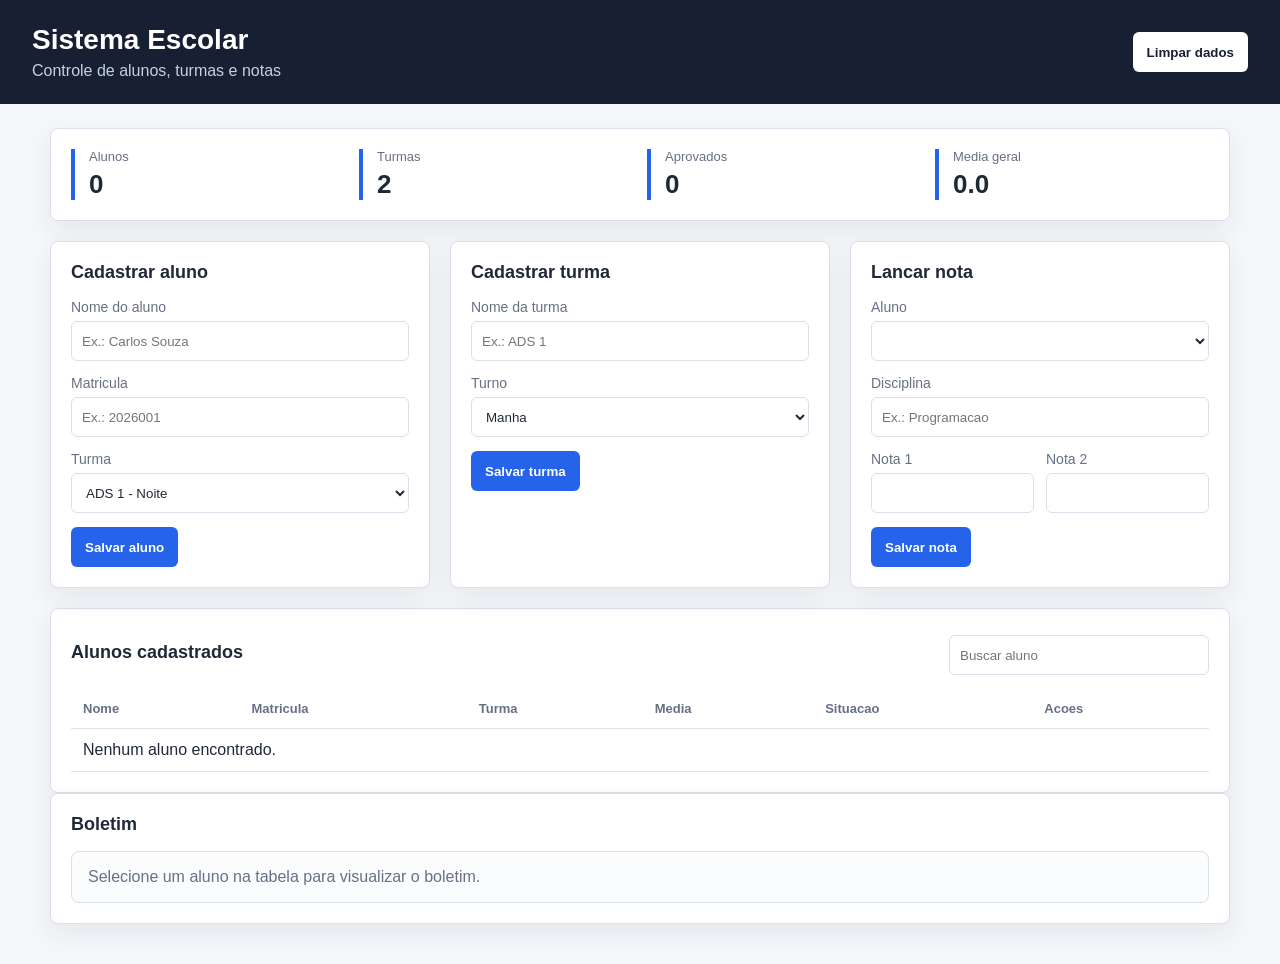
==== index.html @ 8c693039 "Cria sistema escolar" ====
<!DOCTYPE html>
<html lang="pt-BR">
<head>
    <meta charset="UTF-8">
    <meta name="viewport" content="width=device-width, initial-scale=1.0">
    <title>Sistema Escolar</title>
    <link rel="stylesheet" href="styles.css">
</head>
<body>
    <header class="topo">
        <div>
            <h1>Sistema Escolar</h1>
            <p>Controle de alunos, turmas e notas</p>
        </div>
        <button id="limparDados" class="botao-secundario" type="button">Limpar dados</button>
    </header>

    <main class="layout">
        <section class="painel resumo">
            <div>
                <span class="rotulo">Alunos</span>
                <strong id="totalAlunos">0</strong>
            </div>
            <div>
                <span class="rotulo">Turmas</span>
                <strong id="totalTurmas">0</strong>
            </div>
            <div>
                <span class="rotulo">Aprovados</span>
                <strong id="totalAprovados">0</strong>
            </div>
            <div>
                <span class="rotulo">Media geral</span>
                <strong id="mediaGeral">0.0</strong>
            </div>
        </section>

        <section class="grade">
            <form id="formAluno" class="painel">
                <h2>Cadastrar aluno</h2>
                <label>
                    Nome do aluno
                    <input id="nomeAluno" type="text" placeholder="Ex.: Carlos Souza" required>
                </label>
                <label>
                    Matricula
                    <input id="matriculaAluno" type="text" placeholder="Ex.: 2026001" required>
                </label>
                <label>
                    Turma
                    <select id="turmaAluno" required></select>
                </label>
                <button type="submit">Salvar aluno</button>
            </form>

            <form id="formTurma" class="painel">
                <h2>Cadastrar turma</h2>
                <label>
                    Nome da turma
                    <input id="nomeTurma" type="text" placeholder="Ex.: ADS 1" required>
                </label>
                <label>
                    Turno
                    <select id="turnoTurma" required>
                        <option value="Manha">Manha</option>
                        <option value="Tarde">Tarde</option>
                        <option value="Noite">Noite</option>
                    </select>
                </label>
                <button type="submit">Salvar turma</button>
            </form>

            <form id="formNota" class="painel">
                <h2>Lancar nota</h2>
                <label>
                    Aluno
                    <select id="alunoNota" required></select>
                </label>
                <label>
                    Disciplina
                    <input id="disciplinaNota" type="text" placeholder="Ex.: Programacao" required>
                </label>
                <div class="duas-colunas">
                    <label>
                        Nota 1
                        <input id="nota1" type="number" min="0" max="10" step="0.1" required>
                    </label>
                    <label>
                        Nota 2
                        <input id="nota2" type="number" min="0" max="10" step="0.1" required>
                    </label>
                </div>
                <button type="submit">Salvar nota</button>
            </form>
        </section>

        <section class="painel">
            <div class="cabecalho-lista">
                <h2>Alunos cadastrados</h2>
                <input id="buscaAluno" type="search" placeholder="Buscar aluno">
            </div>
            <div class="tabela-container">
                <table>
                    <thead>
                        <tr>
                            <th>Nome</th>
                            <th>Matricula</th>
                            <th>Turma</th>
                            <th>Media</th>
                            <th>Situacao</th>
                            <th>Acoes</th>
                        </tr>
                    </thead>
                    <tbody id="listaAlunos"></tbody>
                </table>
            </div>
        </section>

        <section class="painel">
            <h2>Boletim</h2>
            <div id="boletim" class="boletim vazio">Selecione um aluno na tabela para visualizar o boletim.</div>
        </section>
    </main>

    <script src="app.js"></script>
</body>
</html>
---- styles.css ----
:root {
    --fundo: #f5f7fb;
    --painel: #ffffff;
    --texto: #202938;
    --muted: #667085;
    --linha: #d9e0ea;
    --azul: #2563eb;
    --verde: #17803d;
    --vermelho: #c92a2a;
    --sombra: 0 10px 28px rgba(32, 41, 56, 0.08);
}

* {
    box-sizing: border-box;
}

body {
    margin: 0;
    font-family: Arial, Helvetica, sans-serif;
    background: var(--fundo);
    color: var(--texto);
}

.topo {
    display: flex;
    align-items: center;
    justify-content: space-between;
    gap: 20px;
    padding: 24px 32px;
    background: #172033;
    color: #ffffff;
}

.topo h1 {
    margin: 0;
    font-size: 28px;
}

.topo p {
    margin: 6px 0 0;
    color: #c6d0e1;
}

.layout {
    width: min(1180px, calc(100% - 32px));
    margin: 24px auto 40px;
}

.painel {
    background: var(--painel);
    border: 1px solid var(--linha);
    border-radius: 8px;
    padding: 20px;
    box-shadow: var(--sombra);
}

.resumo {
    display: grid;
    grid-template-columns: repeat(4, 1fr);
    gap: 14px;
    margin-bottom: 20px;
}

.resumo div {
    border-left: 4px solid var(--azul);
    padding-left: 14px;
}

.rotulo {
    display: block;
    color: var(--muted);
    font-size: 13px;
    margin-bottom: 5px;
}

.resumo strong {
    font-size: 26px;
}

.grade {
    display: grid;
    grid-template-columns: repeat(3, 1fr);
    gap: 20px;
    margin-bottom: 20px;
}

h2 {
    margin: 0 0 16px;
    font-size: 18px;
}

label {
    display: block;
    margin-bottom: 14px;
    color: var(--muted);
    font-size: 14px;
}

input,
select {
    width: 100%;
    height: 40px;
    margin-top: 6px;
    border: 1px solid var(--linha);
    border-radius: 6px;
    padding: 0 10px;
    color: var(--texto);
    background: #ffffff;
}

button {
    height: 40px;
    border: 0;
    border-radius: 6px;
    padding: 0 14px;
    background: var(--azul);
    color: #ffffff;
    font-weight: 700;
    cursor: pointer;
}

button:hover {
    filter: brightness(0.95);
}

.botao-secundario {
    background: #ffffff;
    color: #172033;
}

.botao-perigo {
    background: var(--vermelho);
}

.duas-colunas {
    display: grid;
    grid-template-columns: 1fr 1fr;
    gap: 12px;
}

.cabecalho-lista {
    display: flex;
    align-items: center;
    justify-content: space-between;
    gap: 14px;
    margin-bottom: 14px;
}

.cabecalho-lista h2 {
    margin: 0;
}

.cabecalho-lista input {
    width: 260px;
}

.tabela-container {
    overflow-x: auto;
}

table {
    width: 100%;
    border-collapse: collapse;
    min-width: 760px;
}

th,
td {
    padding: 12px;
    border-bottom: 1px solid var(--linha);
    text-align: left;
}

th {
    color: var(--muted);
    font-size: 13px;
}

.situacao {
    display: inline-block;
    border-radius: 999px;
    padding: 5px 10px;
    font-size: 12px;
    font-weight: 700;
}

.aprovado {
    background: #dff7e8;
    color: var(--verde);
}

.recuperacao {
    background: #fff2cc;
    color: #946200;
}

.reprovado {
    background: #ffe2e2;
    color: var(--vermelho);
}

.acoes {
    display: flex;
    gap: 8px;
}

.acoes button {
    height: 32px;
    font-size: 12px;
}

.boletim {
    border: 1px solid var(--linha);
    border-radius: 8px;
    padding: 16px;
    background: #fbfcfe;
}

.boletim.vazio {
    color: var(--muted);
}

.boletim ul {
    margin: 12px 0 0;
    padding-left: 18px;
}

@media (max-width: 860px) {
    .topo {
        align-items: flex-start;
        flex-direction: column;
    }

    .resumo,
    .grade {
        grid-template-columns: 1fr;
    }

    .cabecalho-lista {
        align-items: stretch;
        flex-direction: column;
    }

    .cabecalho-lista input {
        width: 100%;
    }
}
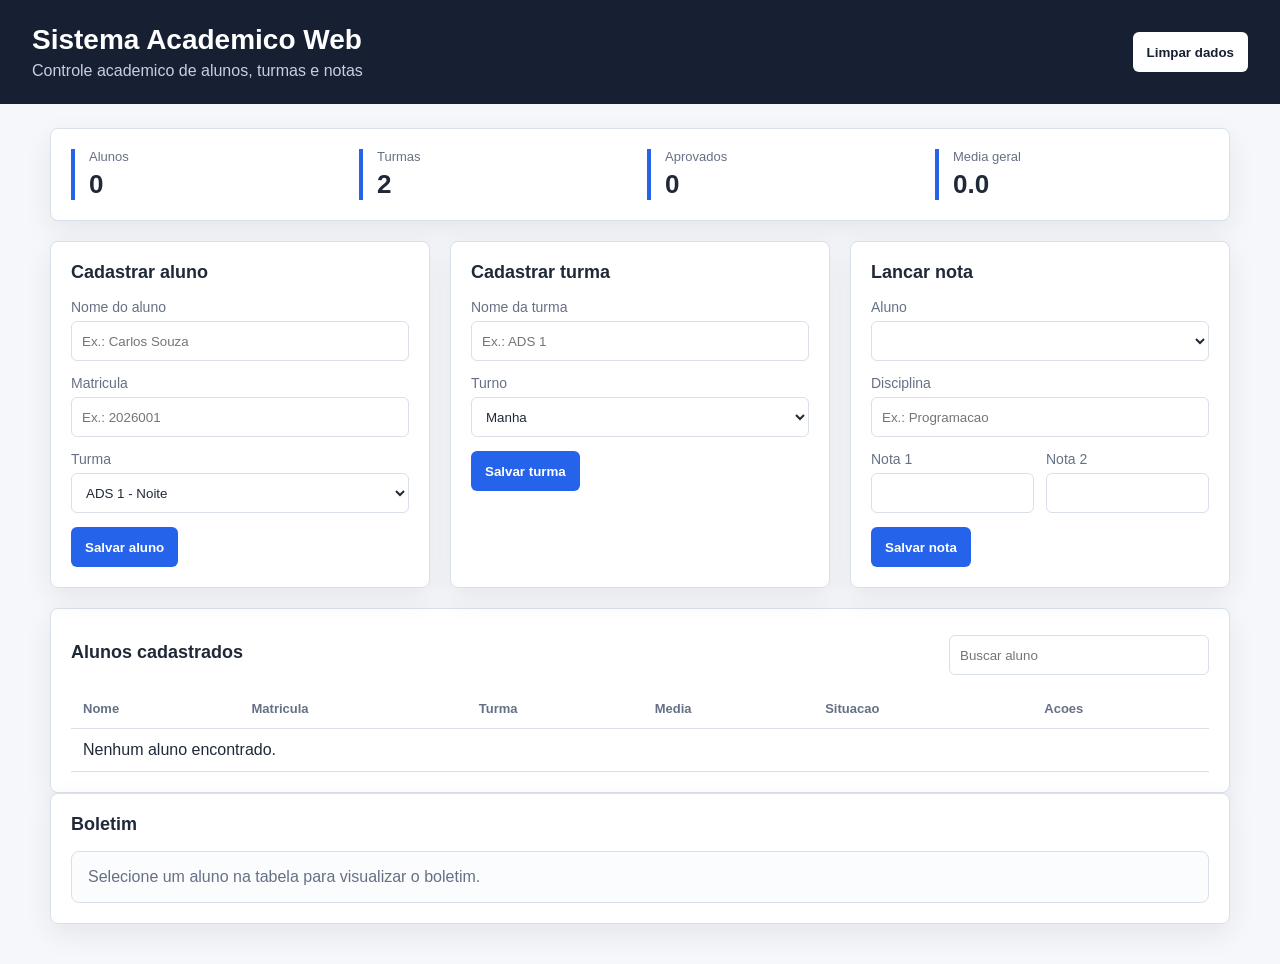
==== commit 0d6b9051: "Renomeia projeto para sistema academico web" ====
--- a/index.html
+++ b/index.html
@@ -3,14 +3,14 @@
 <head>
     <meta charset="UTF-8">
     <meta name="viewport" content="width=device-width, initial-scale=1.0">
-    <title>Sistema Escolar</title>
+    <title>Sistema Academico Web</title>
     <link rel="stylesheet" href="styles.css">
 </head>
 <body>
     <header class="topo">
         <div>
-            <h1>Sistema Escolar</h1>
-            <p>Controle de alunos, turmas e notas</p>
+            <h1>Sistema Academico Web</h1>
+            <p>Controle academico de alunos, turmas e notas</p>
         </div>
         <button id="limparDados" class="botao-secundario" type="button">Limpar dados</button>
     </header>
